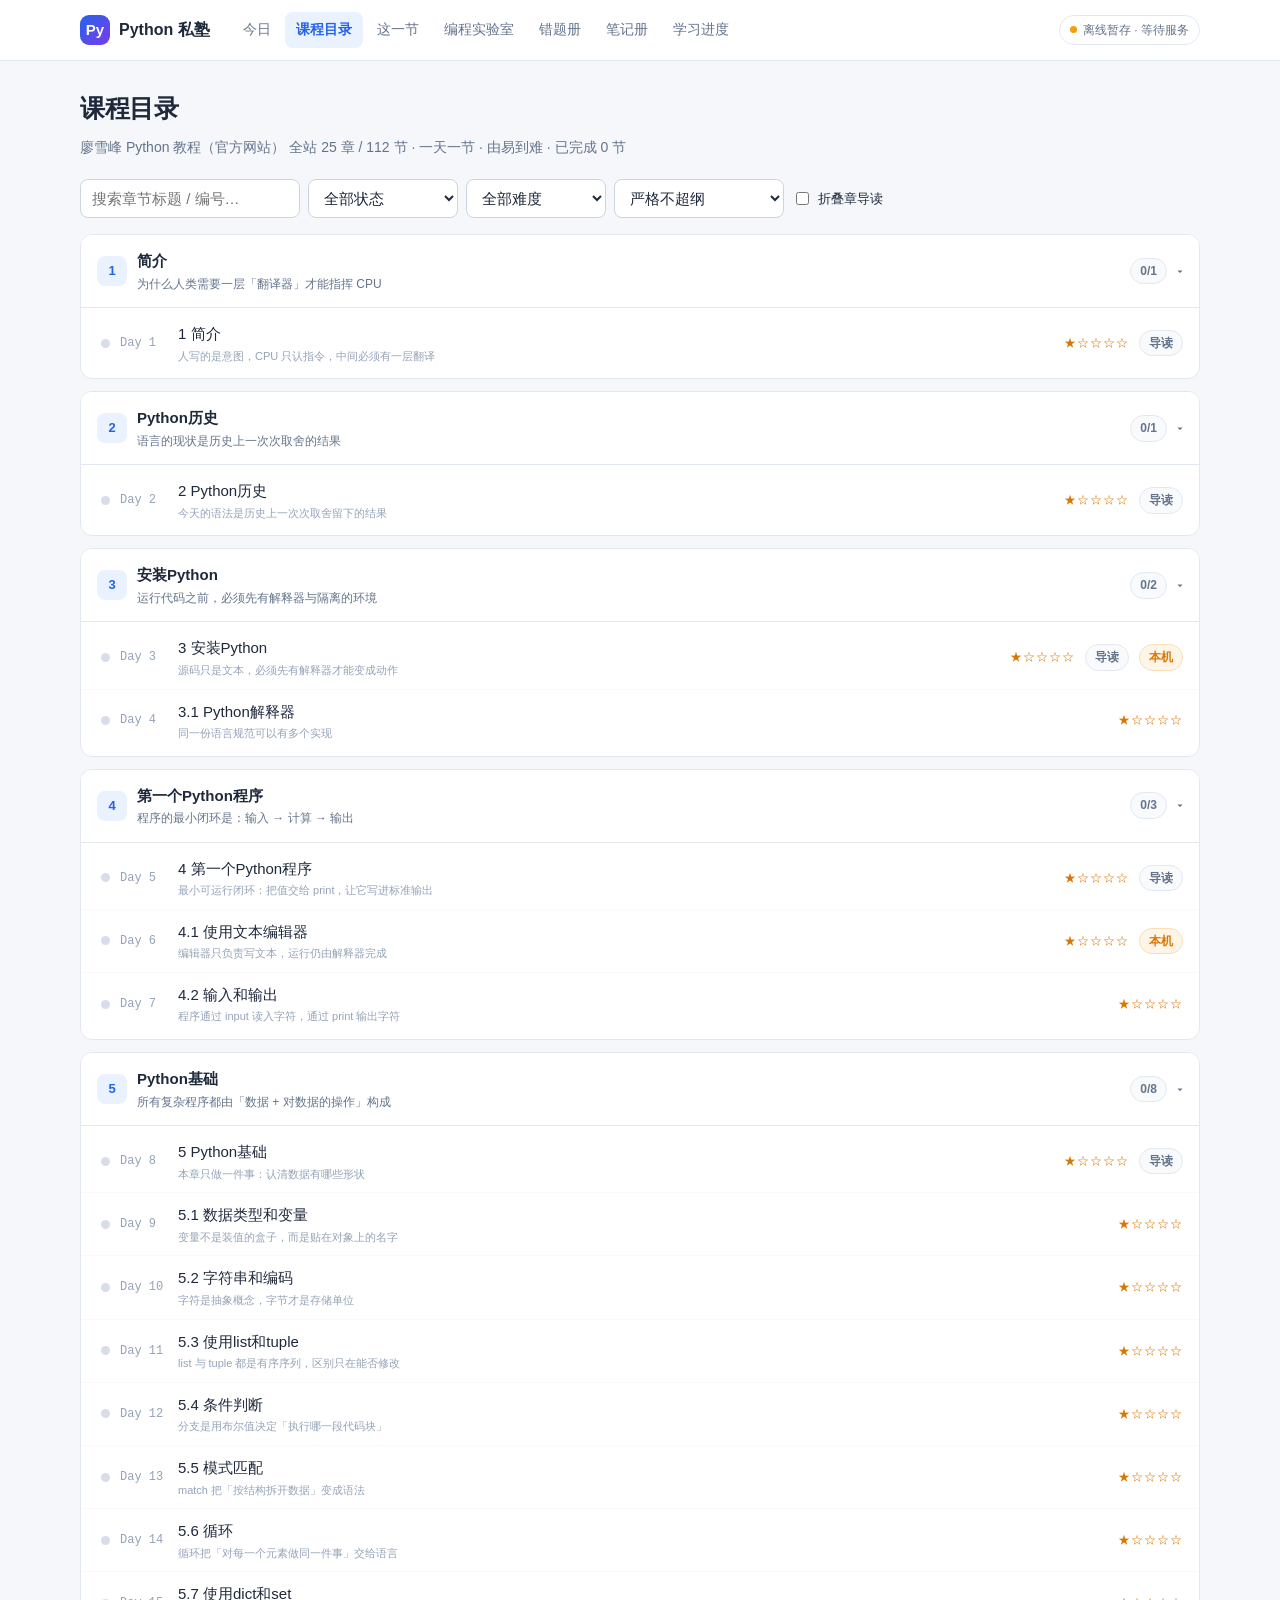
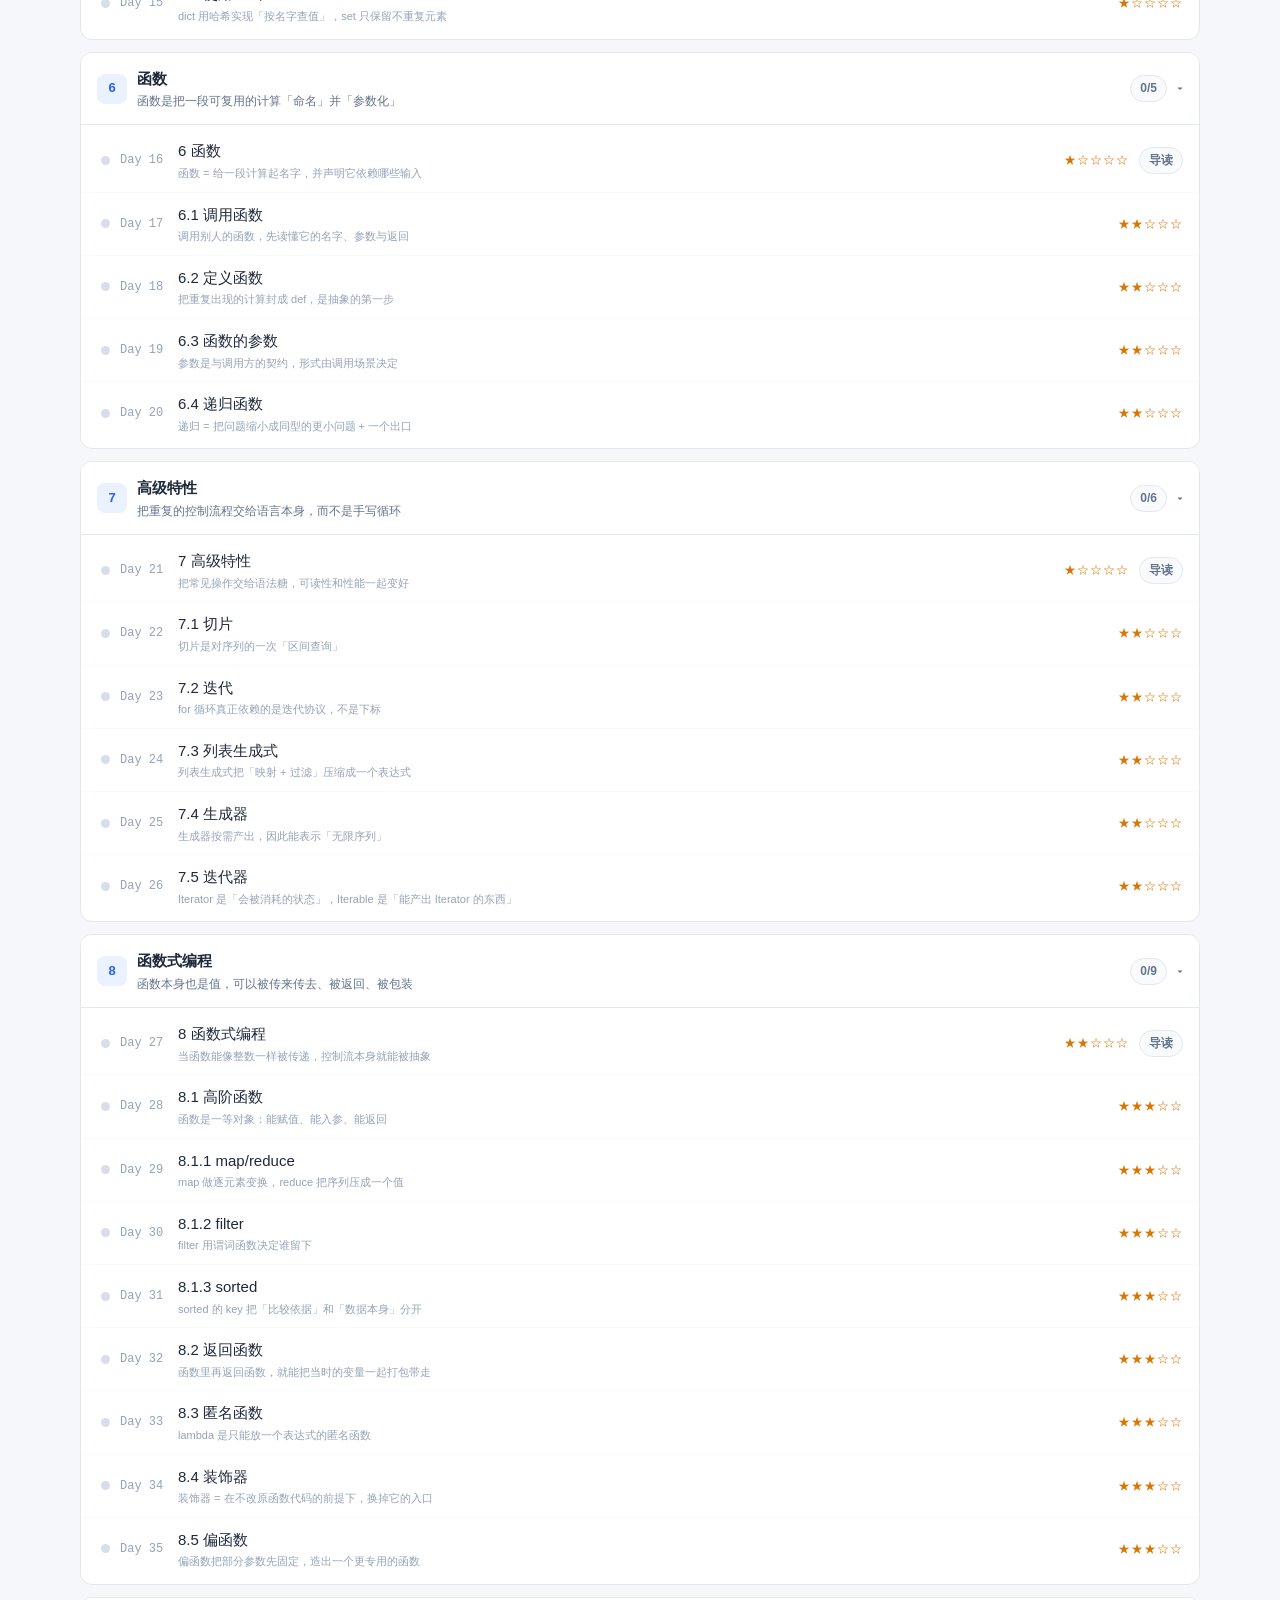
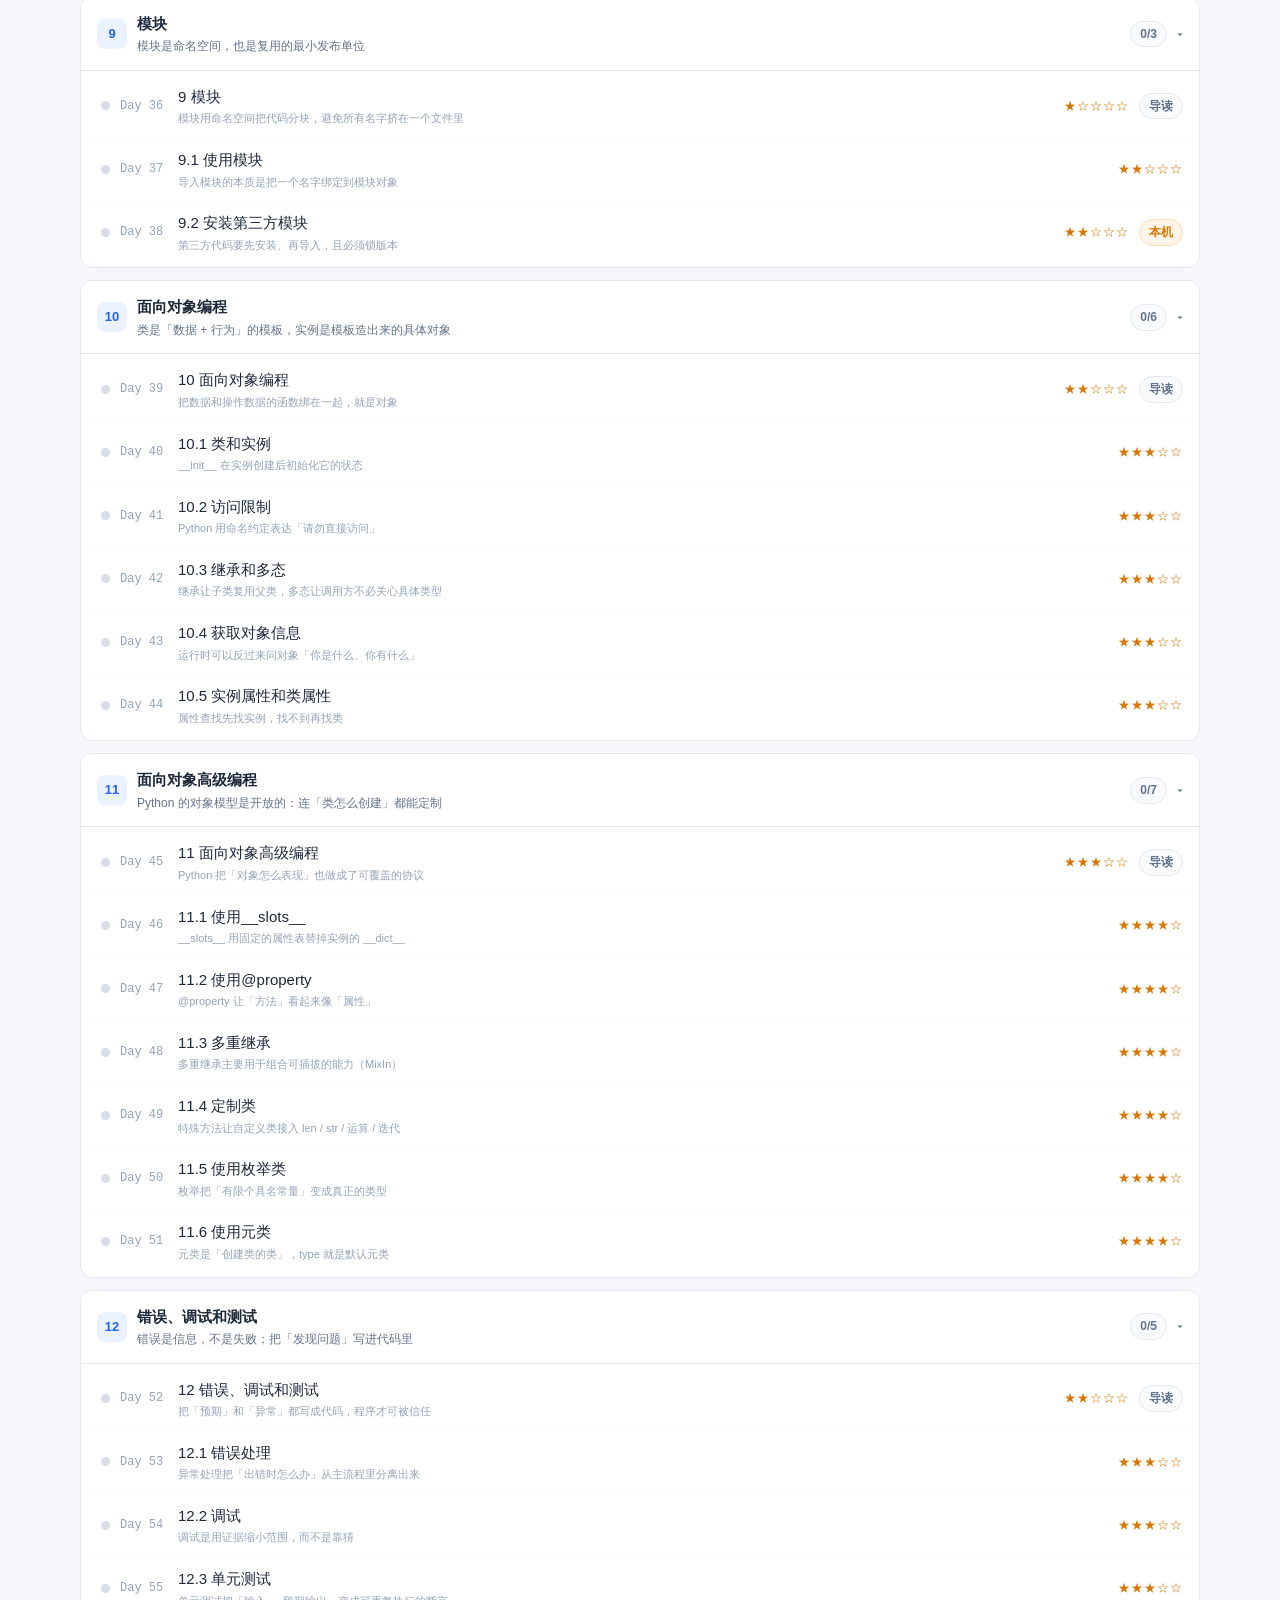
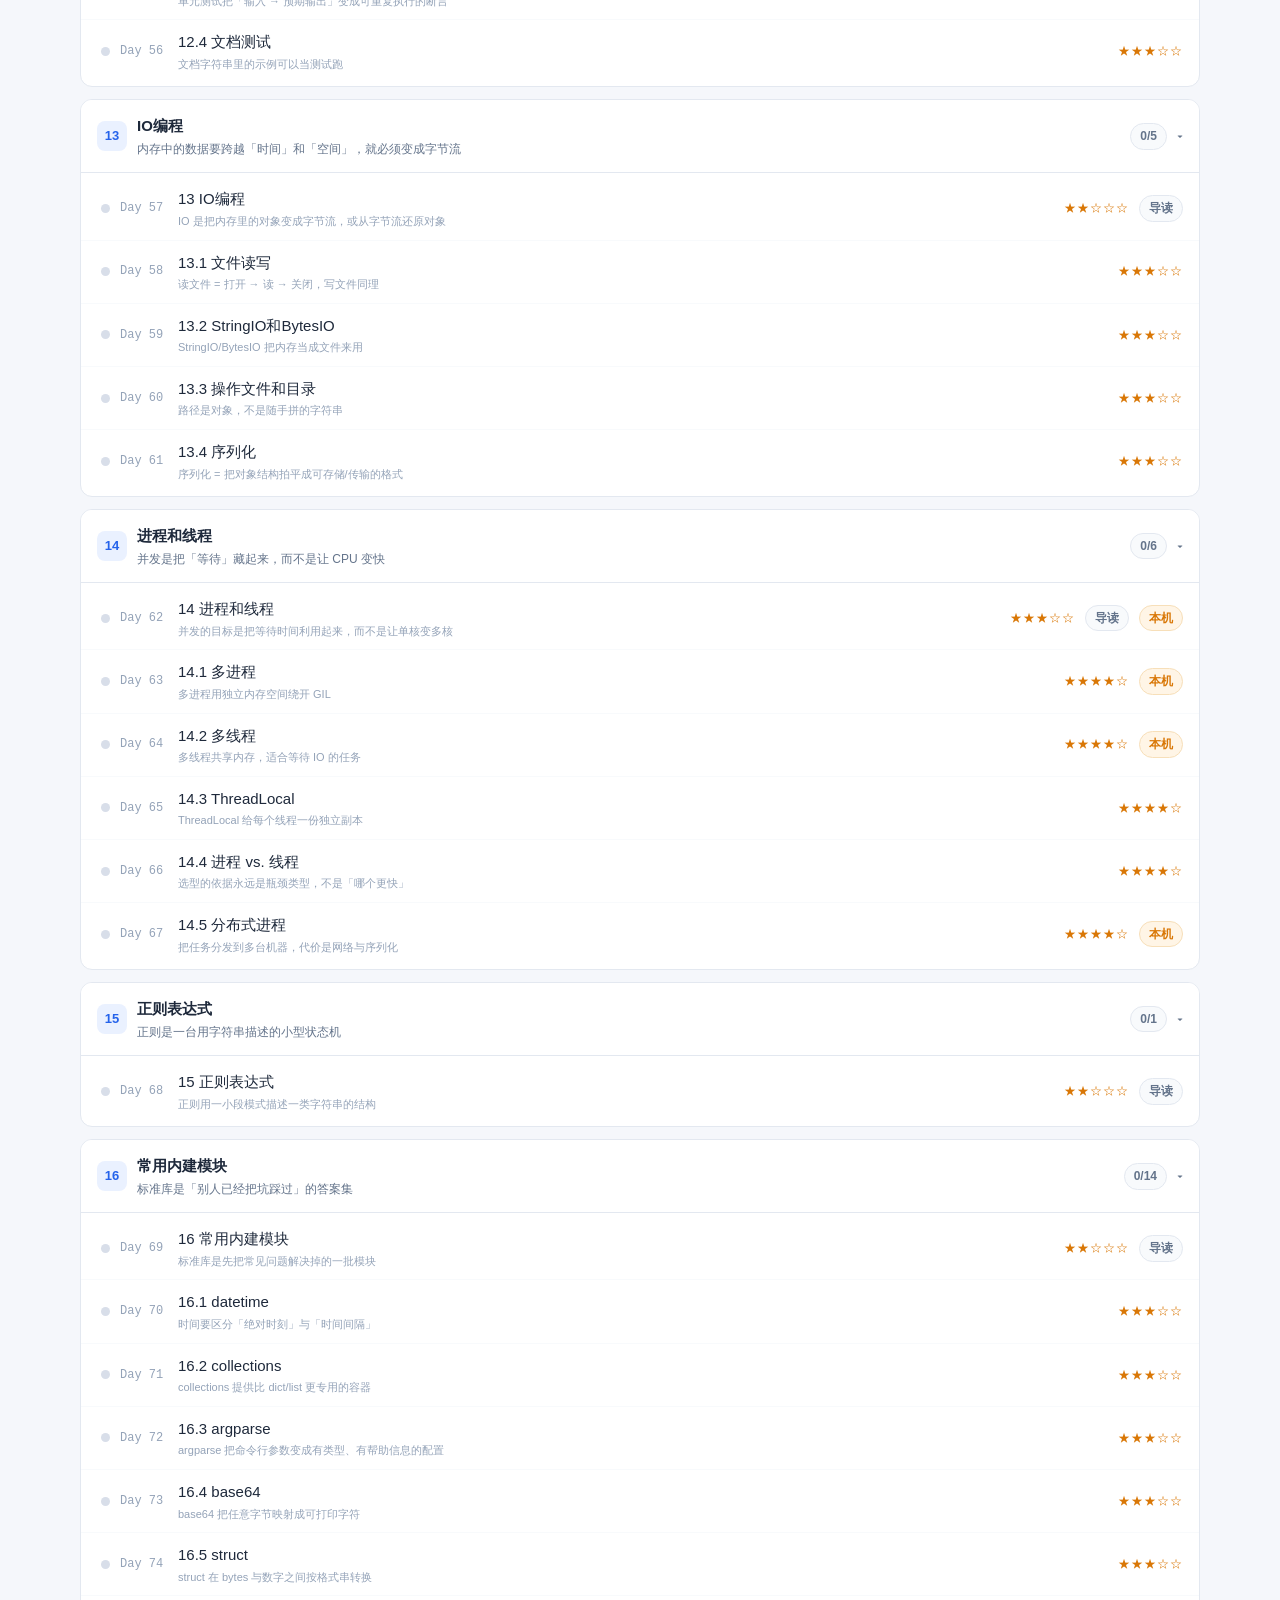
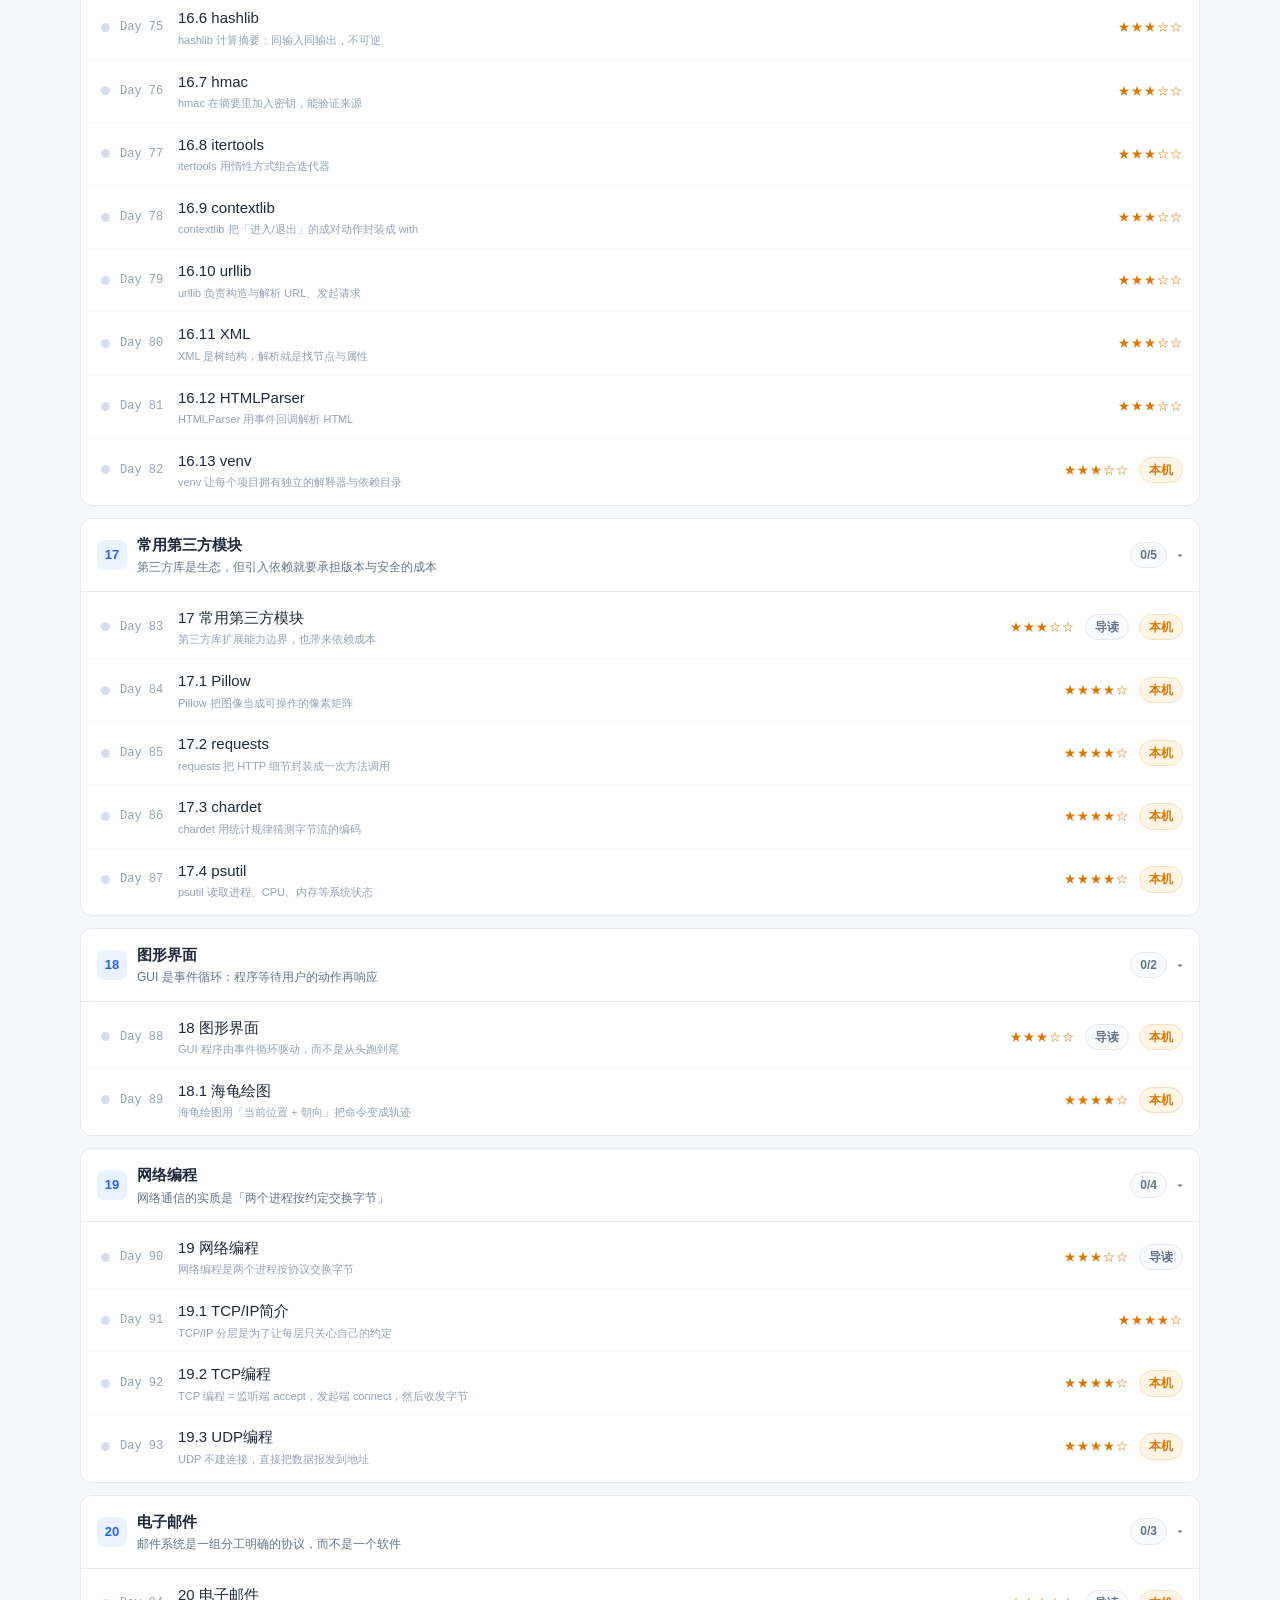
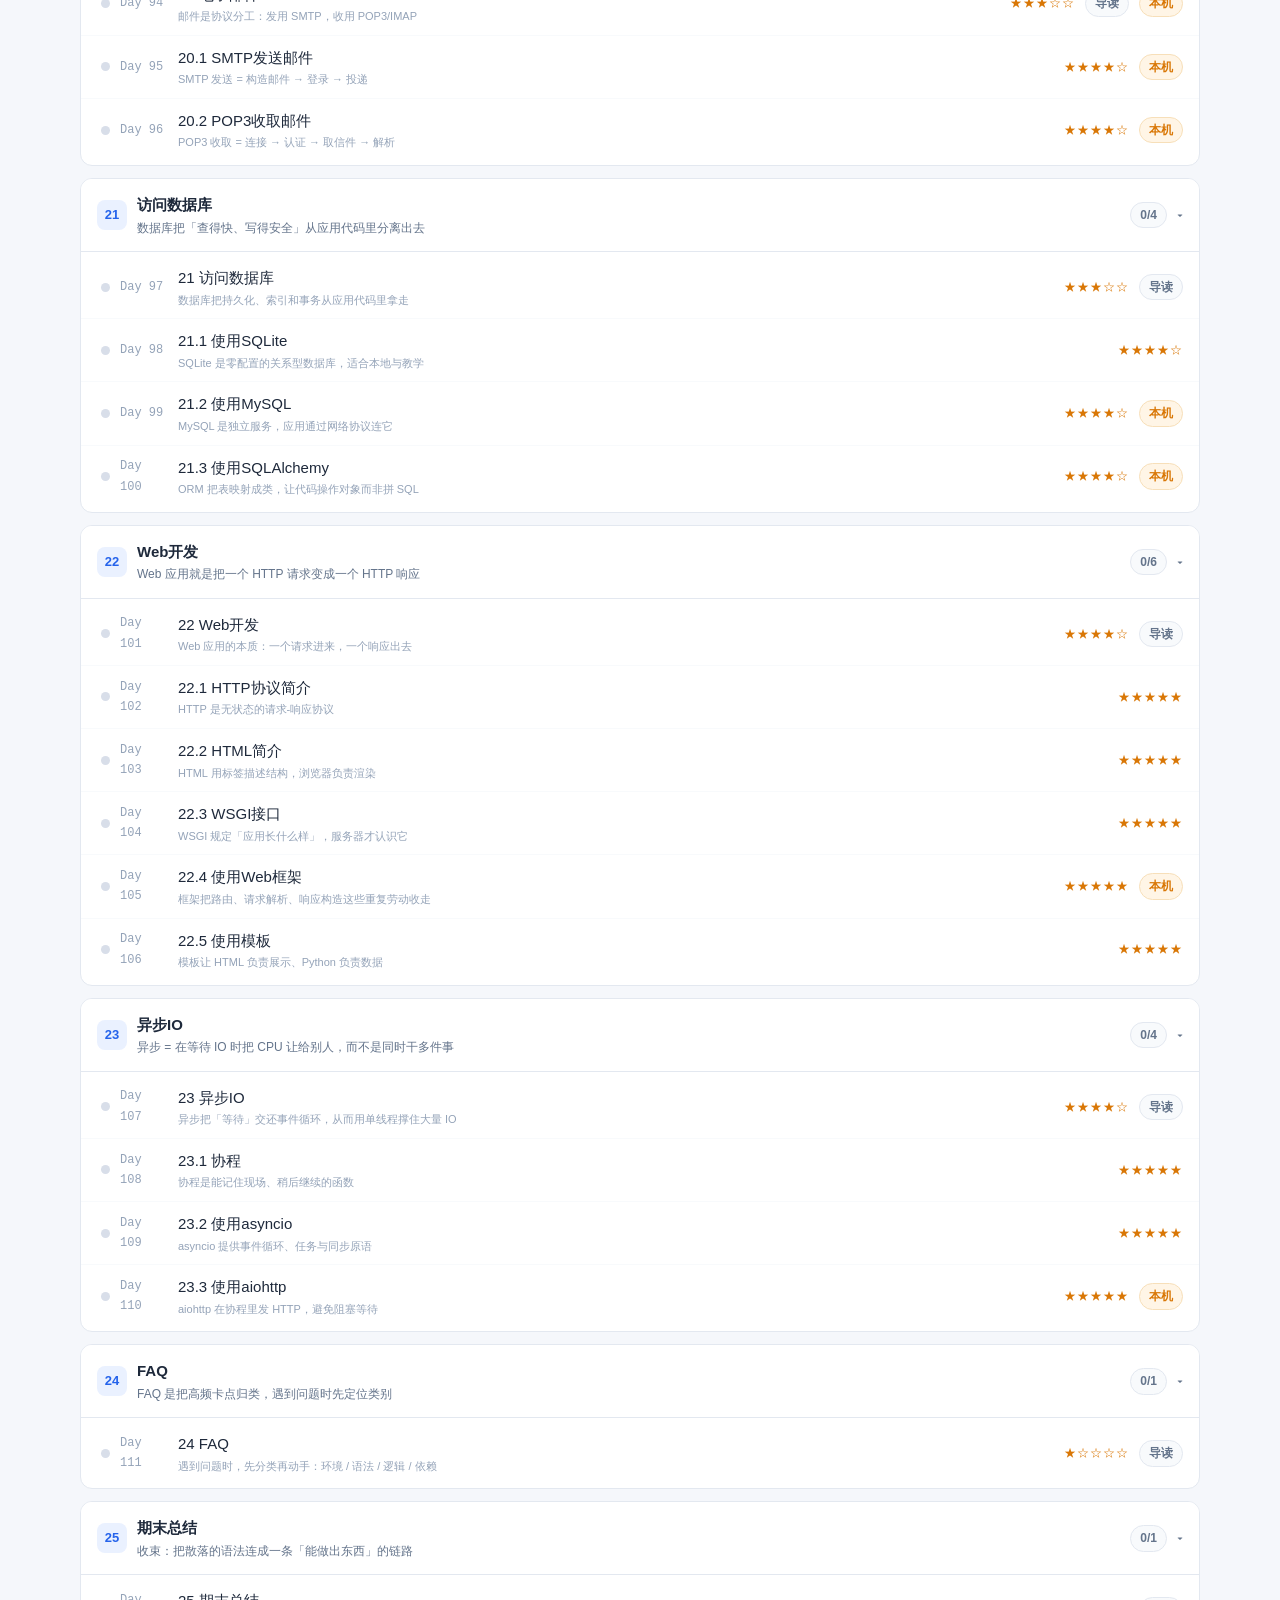
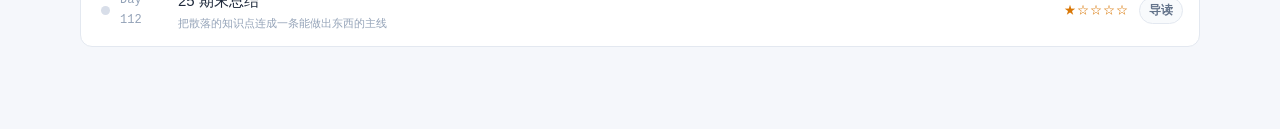
==== catalog.html @ 85d151c0 "docs+feat: Python 私塾公开源码快照（不含任何个人学习数据）" ====
<!doctype html>
<html lang="zh-CN">
<head>
  <meta charset="utf-8">
  <meta name="viewport" content="width=device-width, initial-scale=1">
  <meta name="description" content="私人定制的 Python 学习站：第一性原理 + 费曼学习法，一天一节，含浏览器内 Python 编程与自动判题。">
  <title>课程目录 · Python 私塾</title>
  <link rel="stylesheet" href="assets/app.css">
</head>
<body data-page="catalog">
  <header id="topbar"></header>
  <main class="wrap" id="app">
    <div class="card"><p class="muted">正在加载课程数据… 若长时间无响应，请通过 <span class="kbd">start.bat</span> 启动本地服务。</p></div>
  </main>
  <script src="assets/data/course.js"></script>
  <script src="assets/data/entry-bank.js"></script>
  <script src="assets/data/question-bank.js"></script>
  <script src="assets/py-runner.js"></script>
  <script src="assets/app.js"></script>
</body>
</html>
---- assets/app.css ----
/* PyFirst 私塾 · 浅色主题样式表 */
:root {
  --bg: #f5f7fb;
  --surface: #ffffff;
  --surface-2: #f8fafc;
  --border: #e3e8f0;
  --border-strong: #cbd5e1;
  --text: #1e293b;
  --muted: #64748b;
  --faint: #94a3b8;
  --primary: #2563eb;
  --primary-soft: #eaf1ff;
  --accent: #d97706;
  --accent-soft: #fff5e6;
  --success: #15803d;
  --success-soft: #e9f8ef;
  --danger: #dc2626;
  --danger-soft: #fdecec;
  --purple: #7c3aed;
  --purple-soft: #f2ecff;
  --code-bg: #f6f8fa;
  --radius: 12px;
  --shadow: 0 1px 3px rgba(15, 23, 42, .06), 0 8px 24px rgba(15, 23, 42, .04);
  --mono: ui-monospace, SFMono-Regular, "Cascadia Code", Consolas, "Liberation Mono", monospace;
}

* { box-sizing: border-box; }
html { scroll-behavior: smooth; }
body {
  margin: 0;
  background: var(--bg);
  color: var(--text);
  font-family: -apple-system, BlinkMacSystemFont, "Segoe UI", "PingFang SC", "Microsoft YaHei", "Hiragino Sans GB", sans-serif;
  font-size: 15px;
  line-height: 1.7;
  -webkit-font-smoothing: antialiased;
}
a { color: var(--primary); text-decoration: none; }
a:hover { text-decoration: underline; }
button, input, textarea, select { font-family: inherit; font-size: inherit; }
button { cursor: pointer; }
code, pre, .mono { font-family: var(--mono); }

/* ---------- 布局 ---------- */
.topbar {
  position: sticky; top: 0; z-index: 30;
  background: rgba(255, 255, 255, .92);
  backdrop-filter: blur(12px);
  border-bottom: 1px solid var(--border);
}
.topbar-inner {
  max-width: 1160px; margin: 0 auto; padding: 0 20px;
  height: 60px; display: flex; align-items: center; gap: 22px;
}
.brand { display: flex; align-items: center; gap: 9px; font-weight: 700; font-size: 16px; white-space: nowrap; }
.brand-mark {
  width: 30px; height: 30px; border-radius: 9px; display: grid; place-items: center;
  background: linear-gradient(135deg, #2563eb, #7c3aed); color: #fff; font-size: 15px; font-weight: 800;
}
.nav { display: flex; gap: 3px; flex: 1; overflow-x: auto; scrollbar-width: none; }
.nav a {
  padding: 6px 11px; border-radius: 8px; color: var(--muted); font-size: 14px; white-space: nowrap;
}
.nav a:hover { background: var(--surface-2); color: var(--text); text-decoration: none; }
.nav a.active { background: var(--primary-soft); color: var(--primary); font-weight: 600; }
.sync-pill {
  display: flex; align-items: center; gap: 6px; font-size: 12px; color: var(--muted);
  padding: 4px 10px; border: 1px solid var(--border); border-radius: 999px; white-space: nowrap;
}
.dot { width: 7px; height: 7px; border-radius: 50%; background: var(--faint); }
.dot.on { background: #22c55e; }
.dot.off { background: #f59e0b; }
.dot.busy { background: #3b82f6; animation: dot-pulse 1s ease-in-out infinite; }
.dot.warn { background: #ef4444; }
@keyframes dot-pulse { 0%, 100% { opacity: 1; } 50% { opacity: .35; } }

.wrap { max-width: 1160px; margin: 0 auto; padding: 26px 20px 70px; }
.page-head { margin-bottom: 20px; }
.page-head h1 { font-size: 25px; margin: 0 0 6px; letter-spacing: -.4px; }
.page-head p { margin: 0; color: var(--muted); font-size: 14px; }
.row { display: flex; gap: 16px; flex-wrap: wrap; }
.grid { display: grid; gap: 16px; }
.grid-2 { grid-template-columns: repeat(2, minmax(0, 1fr)); }
.grid-3 { grid-template-columns: repeat(3, minmax(0, 1fr)); }
.grid-4 { grid-template-columns: repeat(4, minmax(0, 1fr)); }
.col-main { flex: 1 1 640px; min-width: 0; }
.col-side { flex: 0 0 320px; min-width: 280px; }
@media (max-width: 900px) {
  .grid-3, .grid-4 { grid-template-columns: repeat(2, minmax(0, 1fr)); }
  .col-side { flex: 1 1 100%; }
}
@media (max-width: 620px) {
  .grid-2, .grid-3, .grid-4 { grid-template-columns: 1fr; }
  .topbar-inner { gap: 10px; padding: 0 12px; }
  .brand span { display: none; }
  .wrap { padding: 18px 12px 60px; }
}

/* ---------- 卡片 ---------- */
.card {
  background: var(--surface); border: 1px solid var(--border);
  border-radius: var(--radius); box-shadow: var(--shadow); padding: 18px 20px;
  margin-bottom: 16px;
}
.card.tight { padding: 14px 16px; }
.card h2, .card h3 { margin: 0 0 12px; font-size: 17px; }
.card h3 { font-size: 15px; }
.card-head { display: flex; align-items: center; justify-content: space-between; gap: 10px; margin-bottom: 12px; }
.card-head h2, .card-head h3 { margin: 0; }
.muted { color: var(--muted); }
.small { font-size: 13px; }
.tiny { font-size: 12px; }
.strong { font-weight: 600; }
.divider { height: 1px; background: var(--border); margin: 16px 0; }

/* ---------- 按钮 ---------- */
.btn {
  display: inline-flex; align-items: center; justify-content: center; gap: 6px;
  padding: 8px 15px; border-radius: 9px; border: 1px solid var(--border-strong);
  background: var(--surface); color: var(--text); font-size: 14px; font-weight: 500;
  transition: .15s ease;
}
.btn:hover { border-color: var(--primary); color: var(--primary); }
.btn:disabled { opacity: .5; cursor: not-allowed; }
.btn.primary { background: var(--primary); border-color: var(--primary); color: #fff; }
.btn.primary:hover { background: #1d4ed8; color: #fff; }
.btn.ghost { border-color: transparent; background: transparent; color: var(--muted); }
.btn.ghost:hover { background: var(--surface-2); color: var(--text); }
.btn.success { background: var(--success); border-color: var(--success); color: #fff; }
.btn.success:hover { color: #fff; background: #166534; }
.btn.warn { background: var(--accent); border-color: var(--accent); color: #fff; }
.btn.warn:hover { color: #fff; }
.btn.sm { padding: 4px 10px; font-size: 12px; border-radius: 7px; }
.btn.block { width: 100%; }
.btn-row { display: flex; gap: 8px; flex-wrap: wrap; }

/* ---------- 徽章 / 标签 ---------- */
.badge {
  display: inline-flex; align-items: center; gap: 4px; padding: 2px 9px;
  border-radius: 999px; font-size: 12px; font-weight: 600;
  background: var(--surface-2); color: var(--muted); border: 1px solid var(--border);
}
.badge.blue { background: var(--primary-soft); color: var(--primary); border-color: #d5e3ff; }
.badge.green { background: var(--success-soft); color: var(--success); border-color: #cfedda; }
.badge.red { background: var(--danger-soft); color: var(--danger); border-color: #f7d2d2; }
.badge.orange { background: var(--accent-soft); color: var(--accent); border-color: #f7dfb9; }
.badge.purple { background: var(--purple-soft); color: var(--purple); border-color: #e4d7ff; }
.tag {
  display: inline-block; padding: 1px 7px; margin: 0 4px 4px 0;
  background: var(--surface-2); border: 1px solid var(--border);
  border-radius: 5px; font-size: 11px; color: var(--muted); font-family: var(--mono);
}
.stars { color: var(--accent); letter-spacing: 1px; font-size: 12px; }

/* ---------- 进度 ---------- */
.progress { height: 8px; border-radius: 999px; background: var(--surface-2); border: 1px solid var(--border); overflow: hidden; }
.progress > i { display: block; height: 100%; background: linear-gradient(90deg, #2563eb, #7c3aed); border-radius: 999px; transition: width .4s; }
.stat { background: var(--surface); border: 1px solid var(--border); border-radius: var(--radius); padding: 15px 16px; }
.stat .num { font-size: 26px; font-weight: 750; letter-spacing: -1px; line-height: 1.2; }
.stat .label { color: var(--muted); font-size: 12px; margin-top: 2px; }

/* ---------- 表单 ---------- */
.input, textarea.input, select.input {
  width: 100%; padding: 9px 11px; border: 1px solid var(--border-strong);
  border-radius: 8px; background: var(--surface); color: var(--text); outline: none;
}
.input:focus { border-color: var(--primary); box-shadow: 0 0 0 3px var(--primary-soft); }
textarea.input { resize: vertical; min-height: 90px; line-height: 1.7; }
label.field { display: block; margin-bottom: 12px; }
label.field > span { display: block; font-size: 13px; color: var(--muted); margin-bottom: 5px; }

/* ---------- 代码 ---------- */
pre.code, .code-block {
  background: var(--code-bg); border: 1px solid var(--border); border-radius: 9px;
  padding: 12px 14px; overflow-x: auto; font-family: var(--mono); font-size: 13px;
  line-height: 1.65; color: #243044; white-space: pre; margin: 0;
}
.output-box {
  background: #0f172a; color: #e2e8f0; border-radius: 9px; padding: 12px 14px;
  font-family: var(--mono); font-size: 13px; line-height: 1.65; white-space: pre-wrap;
  min-height: 44px; max-height: 320px; overflow: auto;
}
.output-box .err { color: #fca5a5; }
.output-box .ok { color: #86efac; }
.editor {
  width: 100%; min-height: 160px; background: var(--code-bg); color: #243044;
  border: 1px solid var(--border); border-radius: 9px; padding: 12px 14px;
  font-family: var(--mono); font-size: 13px; line-height: 1.65; resize: vertical;
  tab-size: 4; outline: none;
}
.editor:focus { border-color: var(--primary); box-shadow: 0 0 0 3px var(--primary-soft); }
.code-head {
  display: flex; justify-content: space-between; align-items: center; gap: 8px;
  padding: 7px 12px; background: var(--surface-2); border: 1px solid var(--border);
  border-bottom: none; border-radius: 9px 9px 0 0; font-size: 12px; color: var(--muted);
}
.code-head + .editor { border-radius: 0 0 9px 9px; }

/* ---------- 课程目录 ---------- */
.chapter { background: var(--surface); border: 1px solid var(--border); border-radius: var(--radius); margin-bottom: 12px; overflow: hidden; }
.chapter-head {
  display: flex; align-items: center; gap: 10px; padding: 13px 16px; cursor: pointer;
  background: var(--surface); user-select: none;
}
.chapter-head:hover { background: var(--surface-2); }
.chapter-head .index {
  width: 30px; height: 30px; flex: 0 0 30px; border-radius: 8px; background: var(--primary-soft);
  color: var(--primary); display: grid; place-items: center; font-weight: 700; font-size: 13px;
}
.chapter-head .title { font-weight: 650; flex: 1; }
.chapter-body { border-top: 1px solid var(--border); padding: 4px 0; }
.lesson-row {
  display: flex; align-items: center; gap: 10px; padding: 9px 16px 9px 20px;
  border-bottom: 1px solid var(--surface-2);
}
.lesson-row:last-child { border-bottom: none; }
.lesson-row:hover { background: var(--surface-2); }
.lesson-row .day { font-family: var(--mono); font-size: 12px; color: var(--faint); width: 48px; flex: 0 0 48px; }
.lesson-row .name { flex: 1; min-width: 0; }
.lesson-row .name a { color: var(--text); font-weight: 500; }
.lesson-row .name a:hover { color: var(--primary); }
.lesson-row .meta { font-size: 11px; color: var(--faint); }
.state-dot { width: 9px; height: 9px; border-radius: 50%; flex: 0 0 9px; background: #d8dee9; }
.state-dot.doing { background: var(--accent); }
.state-dot.done { background: var(--success); }
.filter-bar { display: flex; gap: 8px; flex-wrap: wrap; margin-bottom: 16px; }
.filter-bar .input { width: 220px; }

/* ---------- 学习页 ---------- */
.step { display: flex; gap: 14px; }
.step-num {
  flex: 0 0 28px; width: 28px; height: 28px; border-radius: 50%;
  background: var(--primary); color: #fff; display: grid; place-items: center;
  font-size: 13px; font-weight: 700; margin-top: 1px;
}
.step-body { flex: 1; min-width: 0; }
.step-body h2 { font-size: 17px; margin: 2px 0 10px; }
.callout {
  border-left: 3px solid var(--primary); background: var(--primary-soft);
  padding: 10px 14px; border-radius: 0 8px 8px 0; margin: 10px 0; font-size: 14px;
}
.callout.warn { border-color: var(--accent); background: var(--accent-soft); }
.callout.ok { border-color: var(--success); background: var(--success-soft); }
.callout.purple { border-color: var(--purple); background: var(--purple-soft); }
ul.points { margin: 8px 0; padding-left: 20px; }
ul.points li { margin: 5px 0; }
.pace-bar { display: flex; gap: 3px; margin: 12px 0 4px; }
.pace-seg { flex: 1; border-radius: 5px; padding: 5px 4px; text-align: center; font-size: 10px; color: #fff; background: var(--primary); opacity: .85; }
.pace-seg:nth-child(even) { opacity: .62; }

/* ---------- 题目 ---------- */
.quiz-item { border: 1px solid var(--border); border-radius: 10px; padding: 14px 16px; margin-bottom: 12px; background: var(--surface); }
.quiz-item.correct { border-color: #bbe7c9; background: #f7fdf9; }
.quiz-item.wrong { border-color: #f3c7c7; background: #fffafa; }
.quiz-title { font-weight: 600; margin-bottom: 10px; display: flex; gap: 8px; }
.quiz-title .qno { color: var(--primary); font-family: var(--mono); font-size: 13px; flex: 0 0 auto; }
.scope-row { display: flex; align-items: center; justify-content: space-between; gap: 10px; flex-wrap: wrap; margin: -4px 0 10px; padding: 5px 8px; border-radius: 7px; background: var(--surface-2); border: 1px solid var(--border); }
.scope-row .btn { padding: 2px 8px; font-size: 11px; white-space: nowrap; }
.scope-row .tiny { line-height: 1.5; }
.options { display: grid; gap: 7px; }
.option {
  display: flex; gap: 9px; align-items: flex-start; padding: 8px 11px;
  border: 1px solid var(--border); border-radius: 8px; background: var(--surface); cursor: pointer;
  font-size: 14px; text-align: left; width: 100%;
}
.option:hover { border-color: var(--primary); background: var(--primary-soft); }
.option .letter { font-family: var(--mono); color: var(--muted); font-weight: 700; flex: 0 0 18px; }
.option.picked { border-color: var(--primary); background: var(--primary-soft); }
.option.right { border-color: var(--success); background: var(--success-soft); }
.option.wrongpick { border-color: var(--danger); background: var(--danger-soft); }
.option:disabled { cursor: default; }
.feedback { margin-top: 10px; font-size: 13px; padding: 9px 12px; border-radius: 8px; }
.feedback.ok { background: var(--success-soft); color: var(--success); }
.feedback.no { background: var(--danger-soft); color: var(--danger); }
.lab-item { border: 1px solid var(--border); border-radius: 10px; padding: 14px 16px; margin-bottom: 14px; }
.lab-toolbar { display: flex; gap: 7px; flex-wrap: wrap; margin: 9px 0; }
.hint-box { background: var(--accent-soft); border: 1px solid #f7dfb9; border-radius: 8px; padding: 9px 12px; margin-top: 9px; font-size: 13px; }

/* ---------- 列表 / 表格 ---------- */
.list { display: grid; gap: 10px; }
.list-item {
  display: flex; gap: 12px; align-items: flex-start; padding: 12px 14px;
  border: 1px solid var(--border); border-radius: 10px; background: var(--surface);
}
.list-item .body { flex: 1; min-width: 0; }
table.tbl { width: 100%; border-collapse: collapse; font-size: 13px; }
table.tbl th, table.tbl td { padding: 9px 10px; border-bottom: 1px solid var(--border); text-align: left; }
table.tbl th { color: var(--muted); font-weight: 600; background: var(--surface-2); }
table.tbl tr:last-child td { border-bottom: none; }

/* ---------- 热力图 / 图表 ---------- */
.heat { display: grid; grid-template-columns: repeat(auto-fill, minmax(13px, 1fr)); gap: 4px; }
.heat i { height: 13px; border-radius: 3px; background: #e8edf5; display: block; }
.heat i.l1 { background: #c7dbff; }
.heat i.l2 { background: #8db6ff; }
.heat i.l3 { background: #4d8bff; }
.heat i.l4 { background: #2563eb; }
.legend { display: flex; align-items: center; gap: 5px; color: var(--faint); font-size: 11px; }
.bar-row { display: flex; align-items: center; gap: 9px; margin: 7px 0; font-size: 12px; }
.bar-row .name { width: 88px; flex: 0 0 88px; color: var(--muted); }
.bar-row .track { flex: 1; height: 9px; background: var(--surface-2); border-radius: 999px; overflow: hidden; border: 1px solid var(--border); }
.bar-row .track > i { display: block; height: 100%; background: var(--primary); }
.bar-row .val { width: 60px; text-align: right; color: var(--muted); font-family: var(--mono); }

/* ---------- 其它 ---------- */
.toast {
  position: fixed; right: 20px; bottom: 20px; z-index: 100;
  background: #1e293b; color: #fff; padding: 11px 16px; border-radius: 10px;
  box-shadow: 0 10px 30px rgba(0,0,0,.2); font-size: 13px; max-width: 340px;
}
.empty { text-align: center; color: var(--faint); padding: 34px 10px; font-size: 14px; }
details.fold { border: 1px solid var(--border); border-radius: 8px; padding: 8px 12px; margin: 8px 0; background: var(--surface-2); }
details.fold summary { cursor: pointer; font-size: 13px; color: var(--muted); }
details.fold[open] summary { color: var(--text); margin-bottom: 8px; }
.mentor-msg { border-left: 3px solid var(--purple); background: var(--purple-soft); padding: 10px 14px; border-radius: 0 8px 8px 0; margin-bottom: 10px; font-size: 14px; }
.kbd { font-family: var(--mono); font-size: 11px; background: var(--surface-2); border: 1px solid var(--border); padding: 1px 5px; border-radius: 4px; }
.spinner { display: inline-block; width: 13px; height: 13px; border: 2px solid var(--border-strong); border-top-color: var(--primary); border-radius: 50%; animation: spin .8s linear infinite; vertical-align: -2px; }
@keyframes spin { to { transform: rotate(360deg); } }
.hidden { display: none !important; }
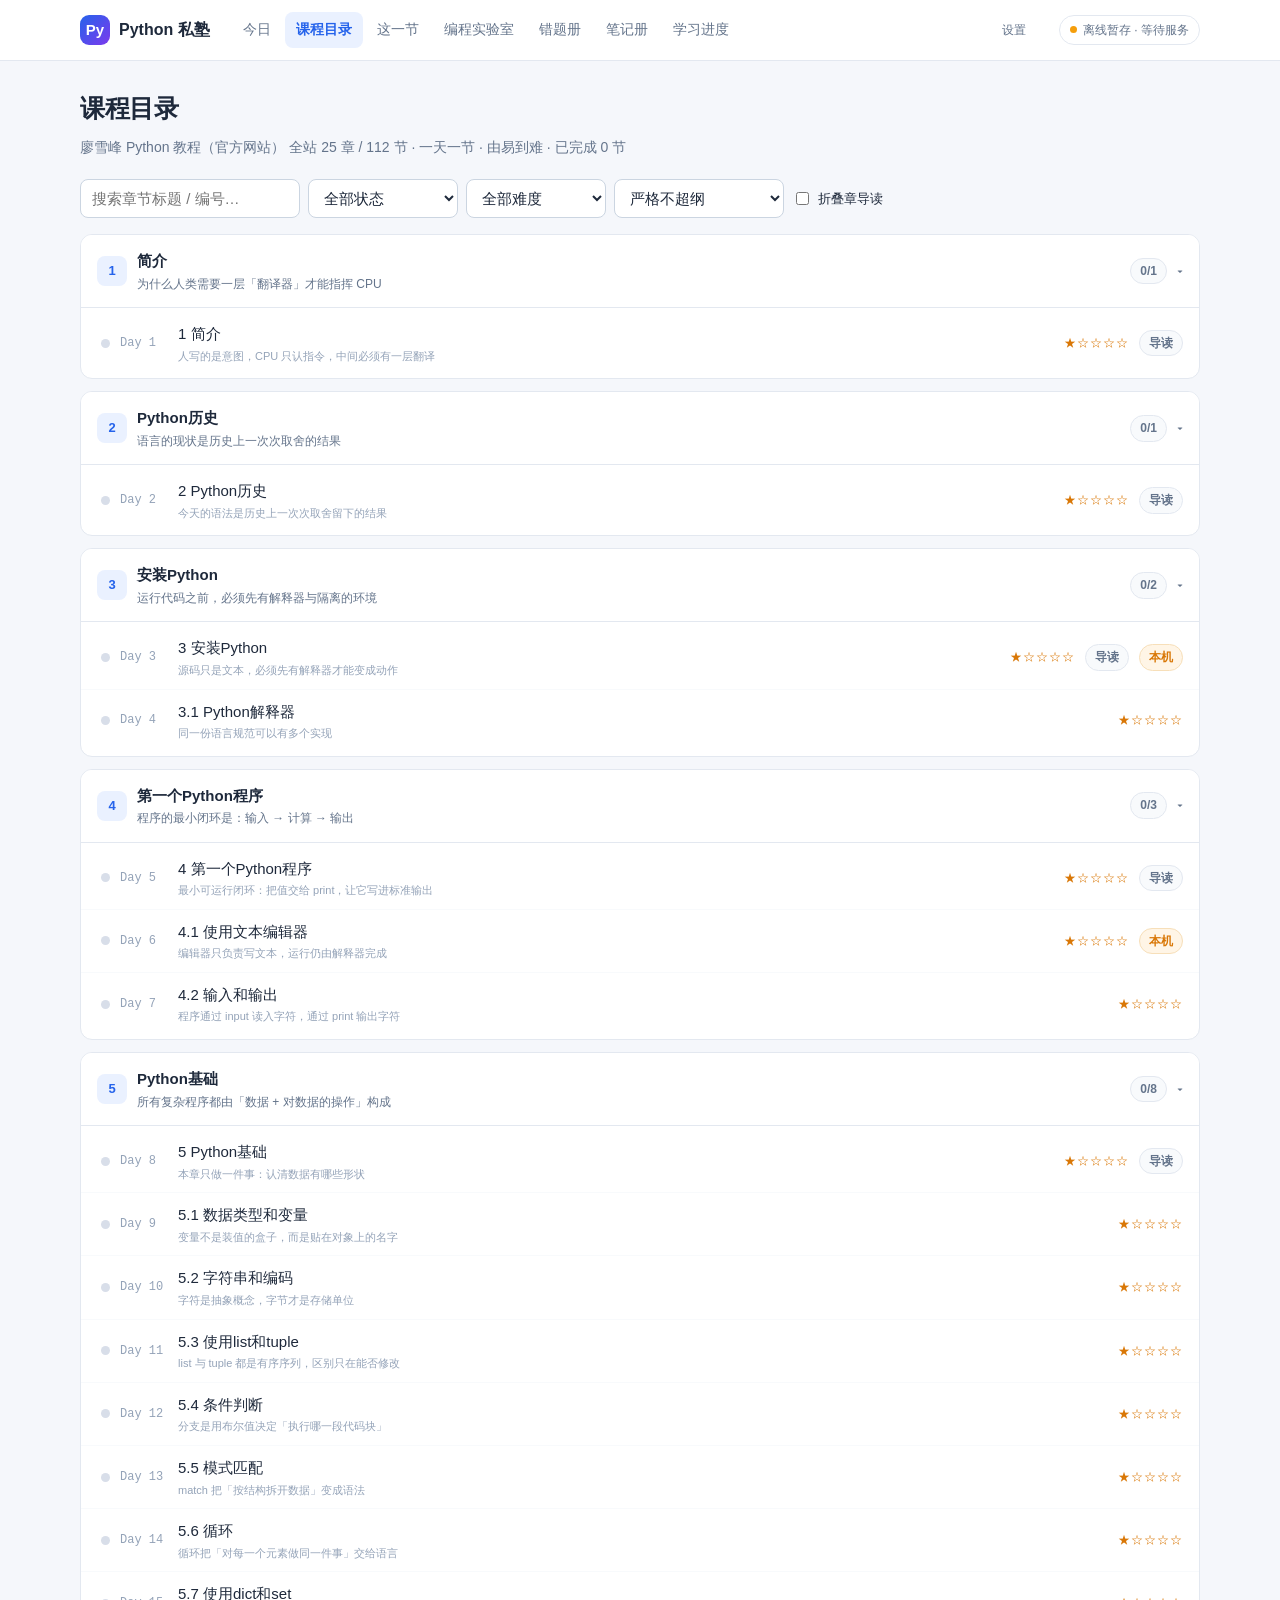
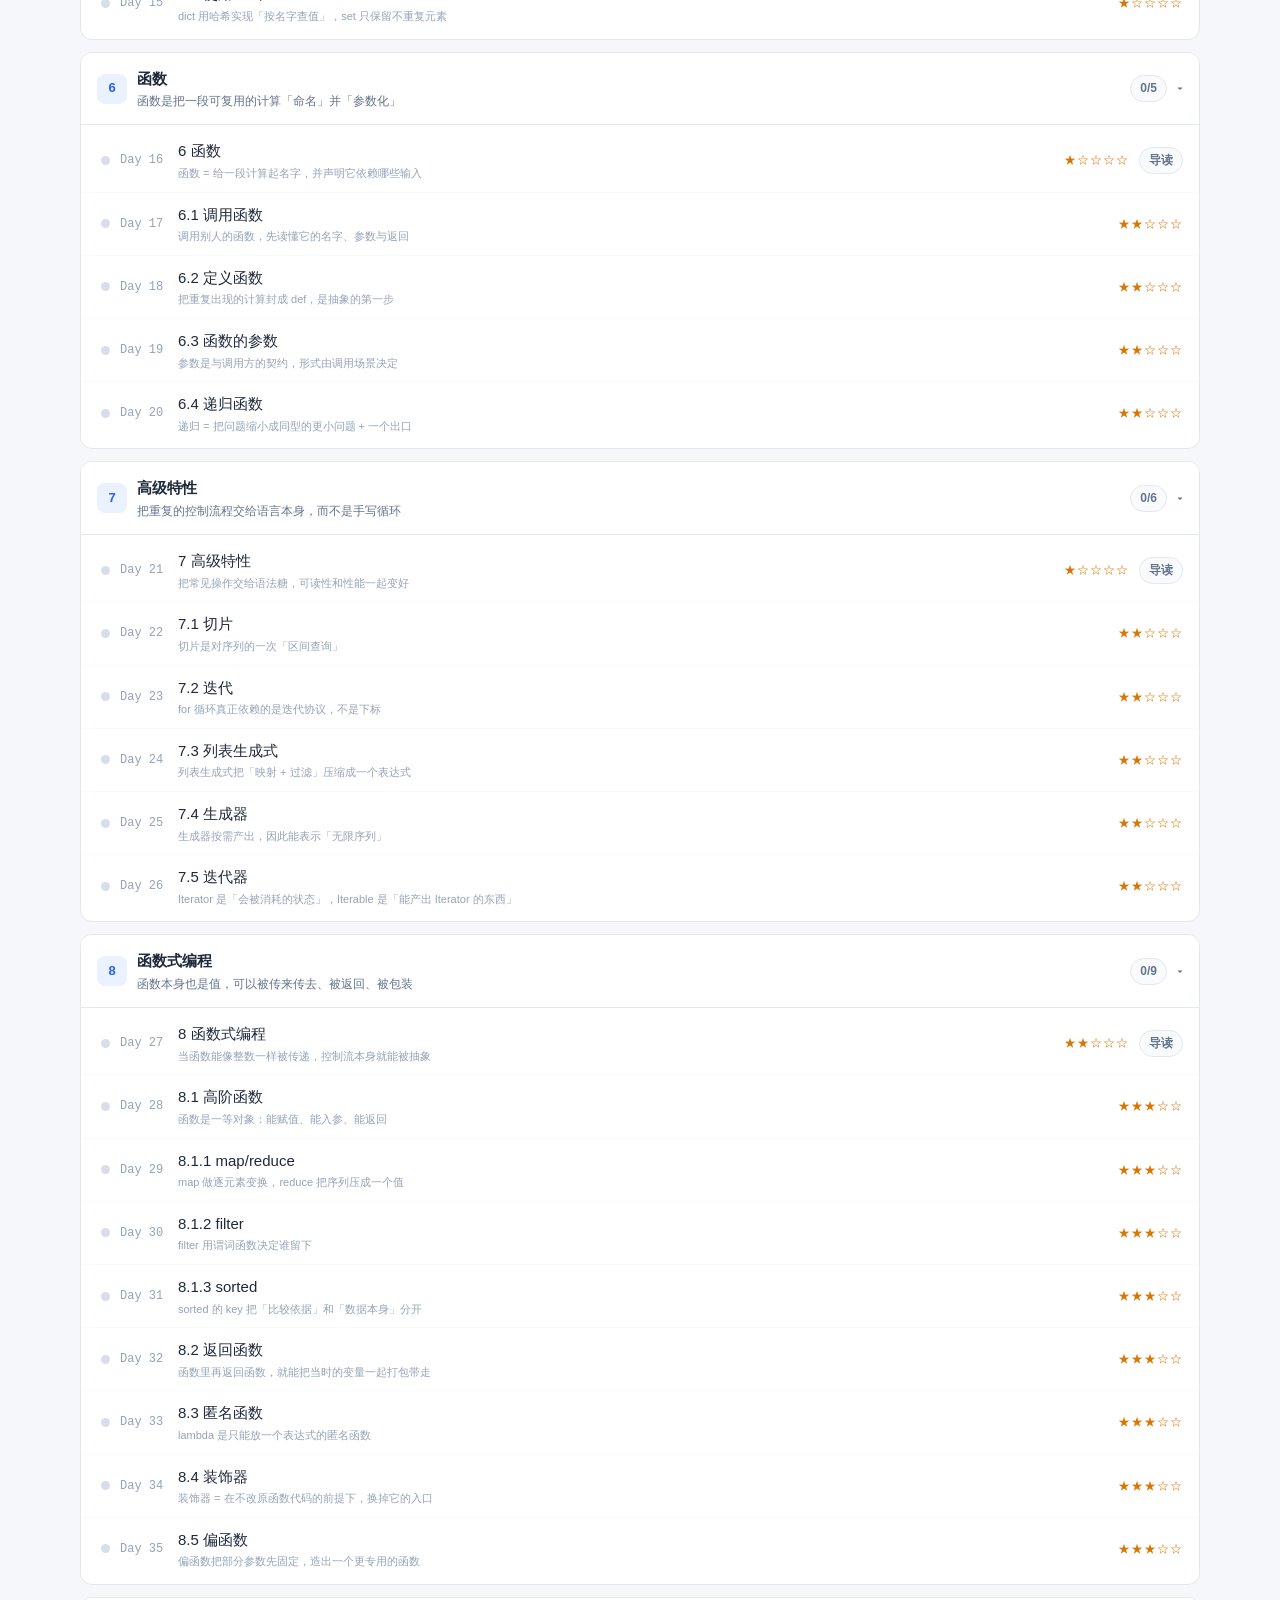
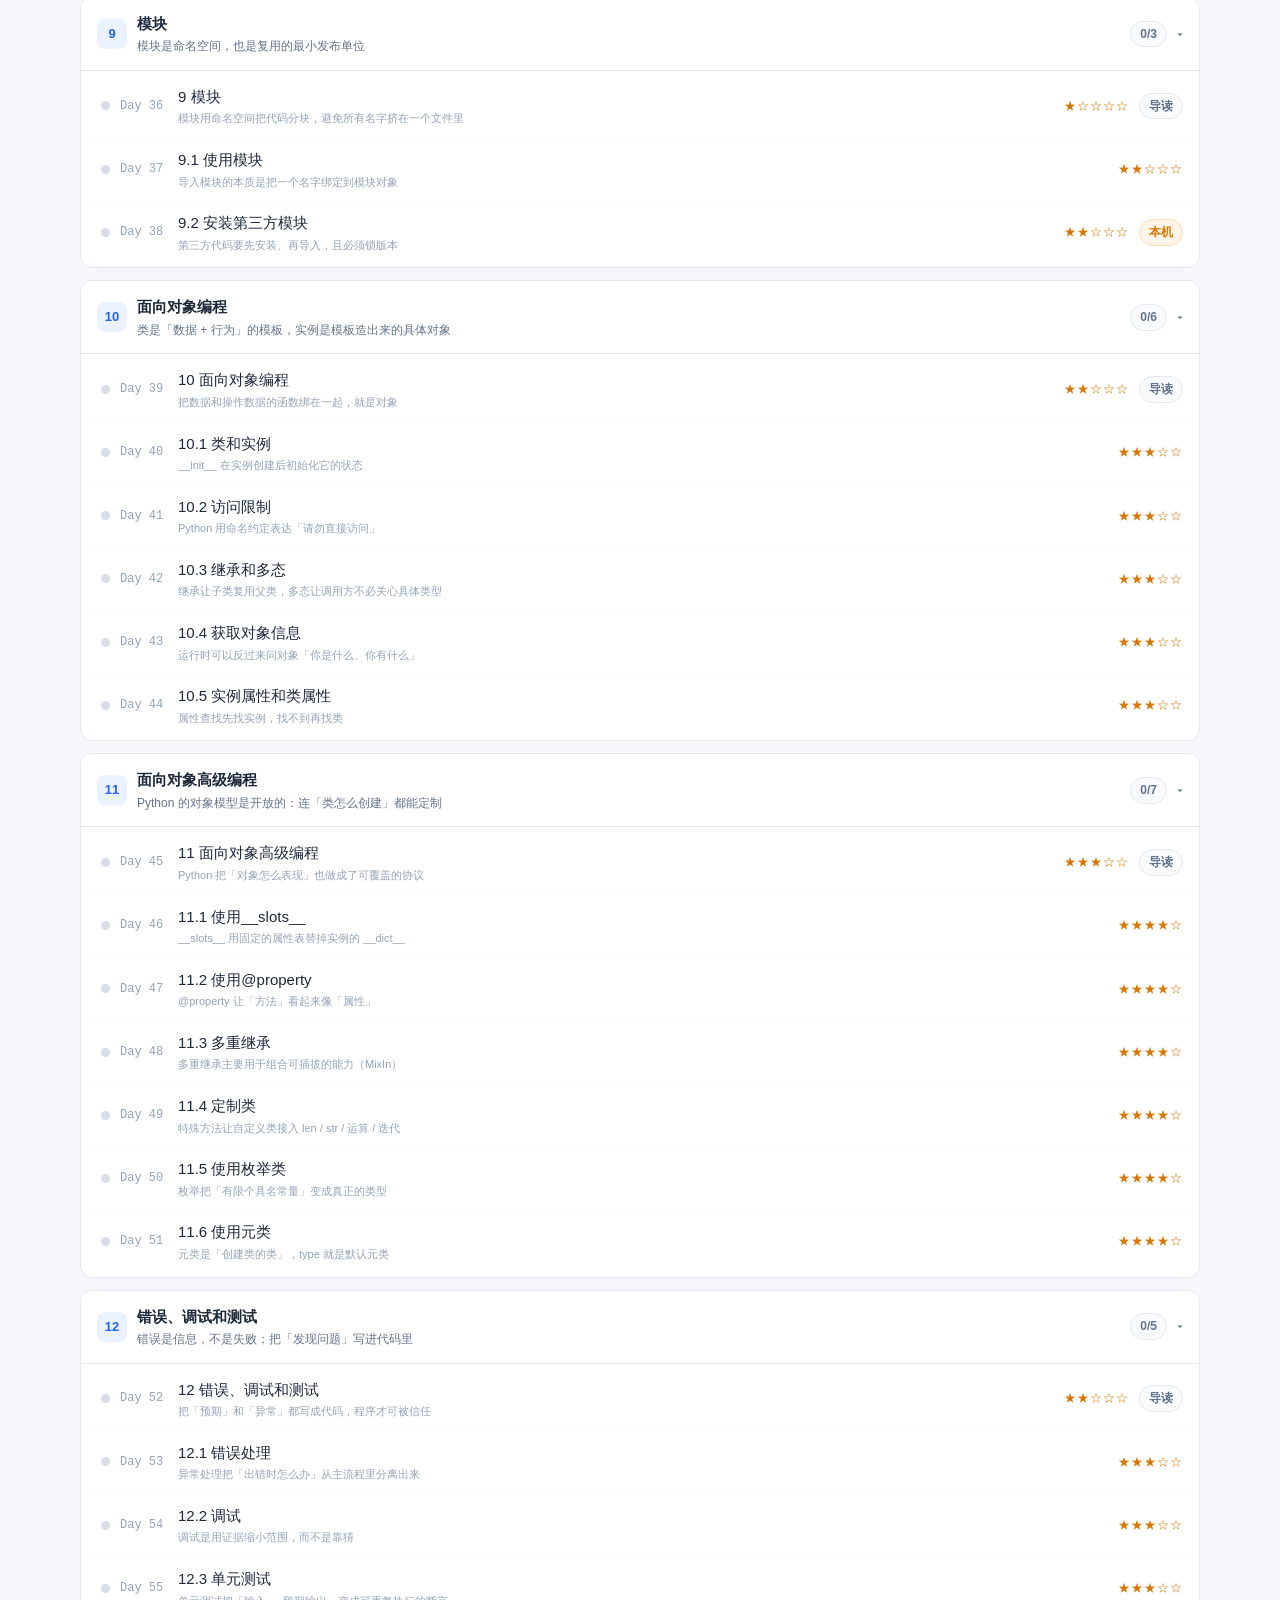
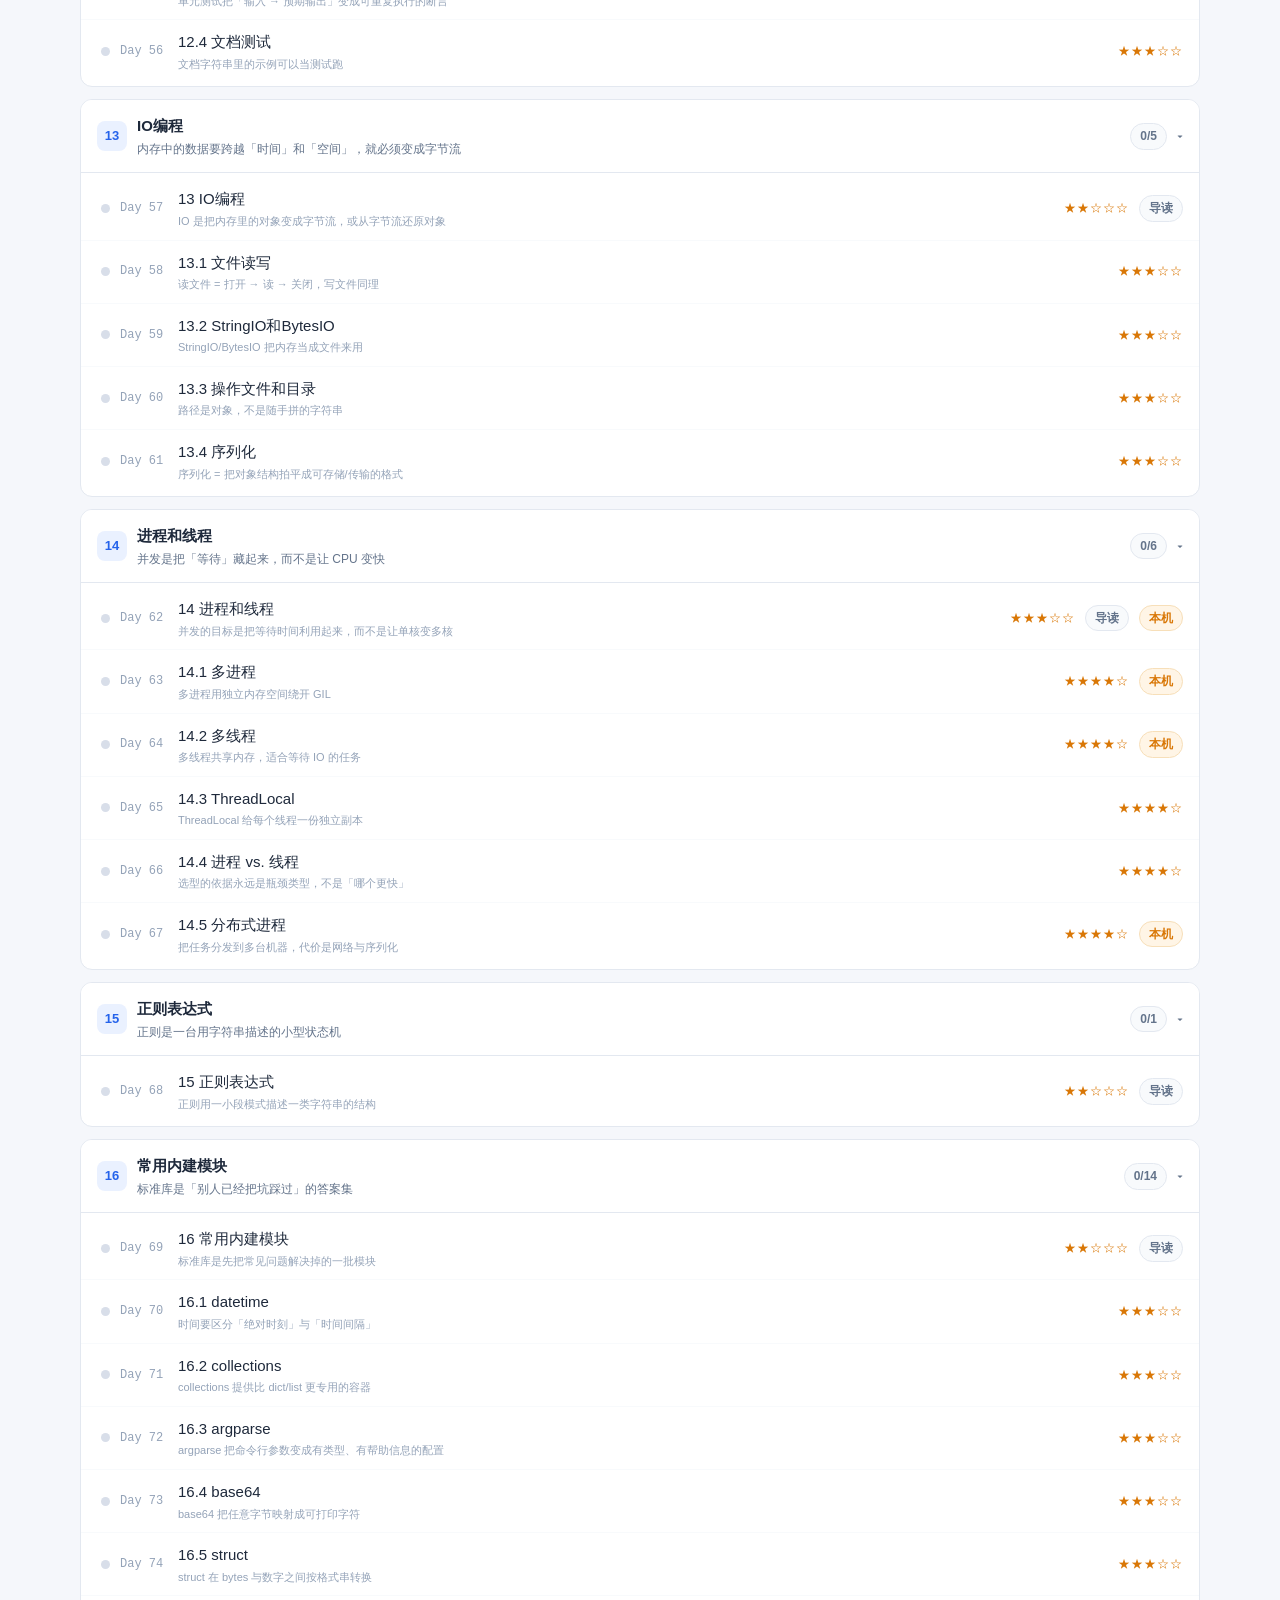
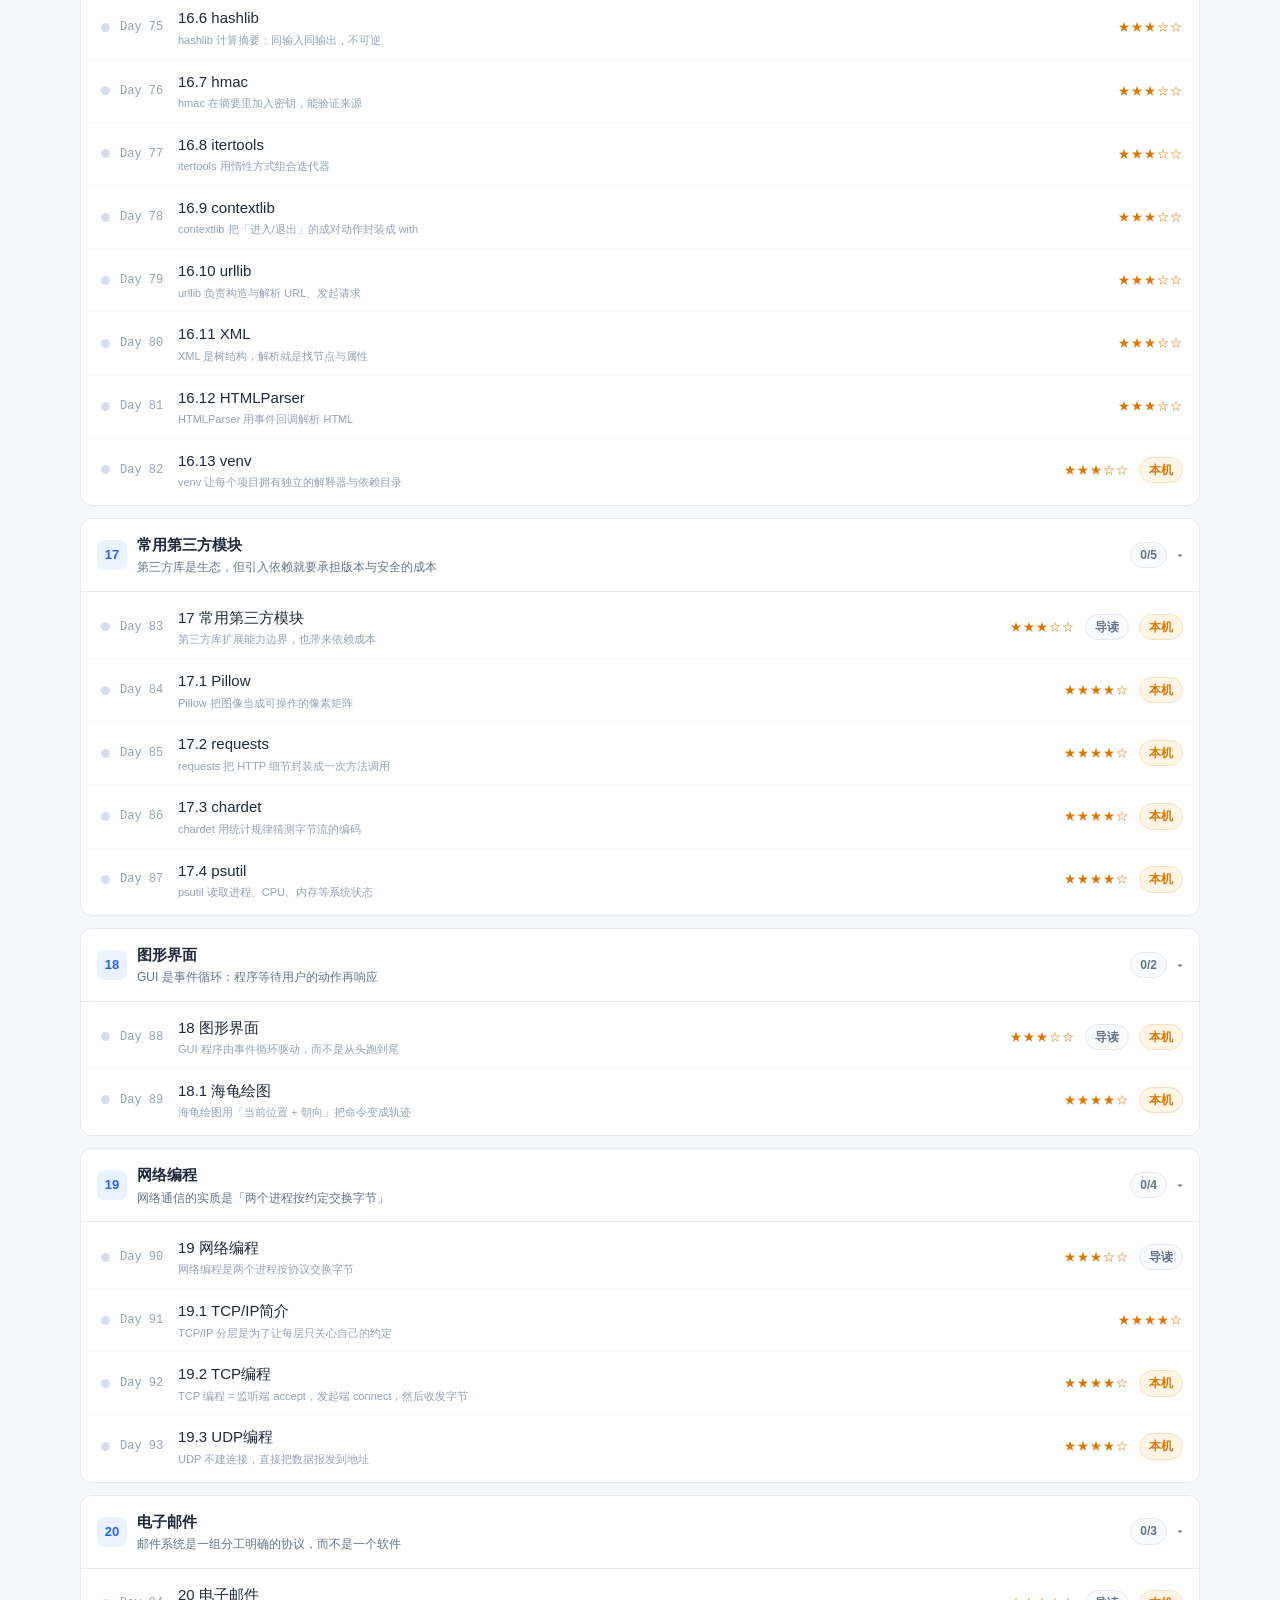
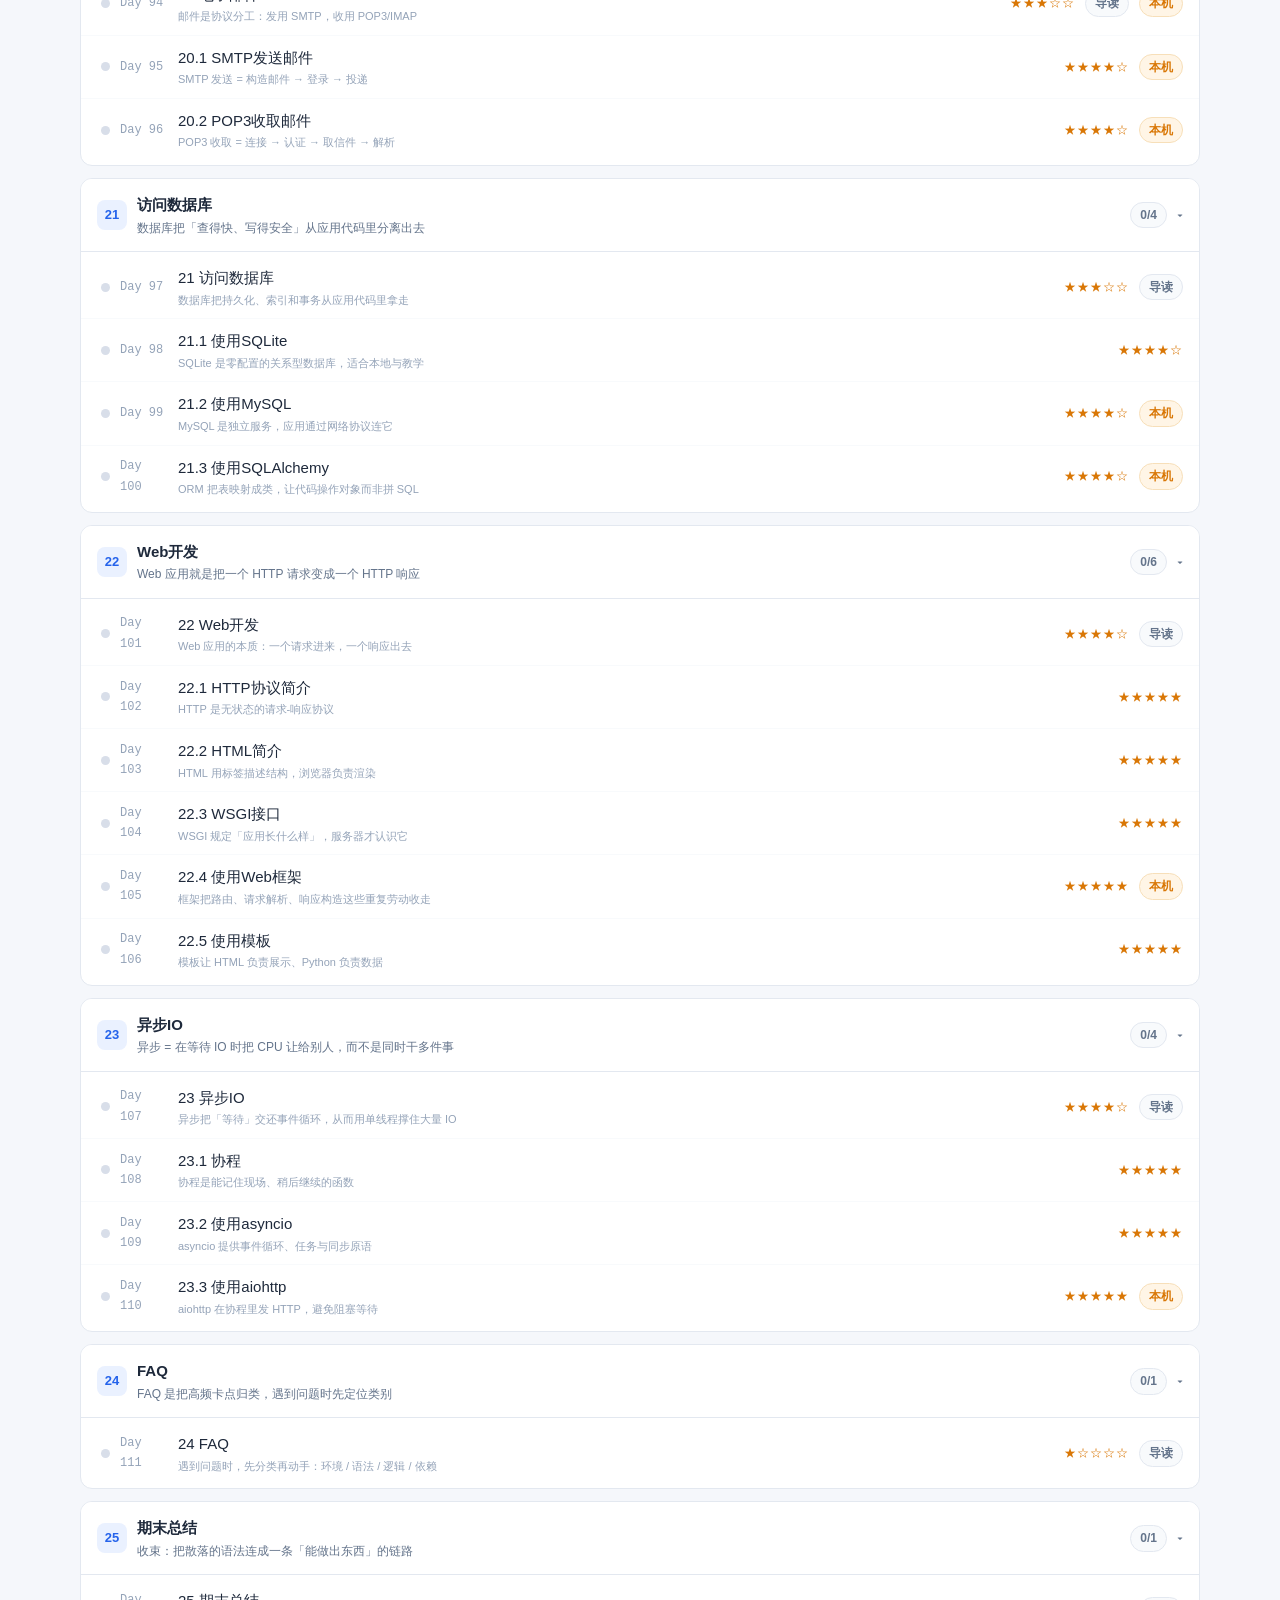
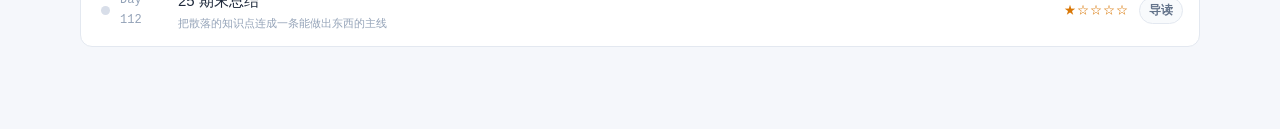
==== commit 25cc1917: "feat: 集成配置层（存储/笔记/导师三适配器 + 设置面板），默认行为不变" ====
--- a/catalog.html
+++ b/catalog.html
@@ -16,6 +16,7 @@
   <script src="assets/data/entry-bank.js"></script>
   <script src="assets/data/question-bank.js"></script>
   <script src="assets/py-runner.js"></script>
+  <script src="assets/config.js"></script>
   <script src="assets/app.js"></script>
 </body>
 </html>
--- a/assets/app.css
+++ b/assets/app.css
@@ -317,3 +317,37 @@
 .spinner { display: inline-block; width: 13px; height: 13px; border: 2px solid var(--border-strong); border-top-color: var(--primary); border-radius: 50%; animation: spin .8s linear infinite; vertical-align: -2px; }
 @keyframes spin { to { transform: rotate(360deg); } }
 .hidden { display: none !important; }
+
+/* ---------- 集成设置（assets/config.js） ---------- */
+.cfg-trigger { margin-left: auto; white-space: nowrap; }
+.cfg-mask {
+  position: fixed; inset: 0; z-index: 200; display: none;
+  background: rgba(15, 23, 42, .45); align-items: center; justify-content: center; padding: 20px;
+}
+.cfg-mask.open { display: flex; }
+.cfg-panel {
+  width: min(560px, 100%); max-height: 86vh; overflow: auto;
+  background: var(--surface, var(--surface-2)); border: 1px solid var(--border);
+  border-radius: 14px; padding: 18px 20px; box-shadow: 0 18px 48px rgba(0,0,0,.22);
+}
+.cfg-head { display: flex; align-items: center; justify-content: space-between; gap: 12px; }
+.cfg-head h3 { margin: 0; font-size: 16px; }
+.cfg-group {
+  border: 1px solid var(--border); border-radius: 10px;
+  padding: 12px; margin-top: 12px; background: var(--surface-2);
+}
+.cfg-row { display: flex; align-items: center; gap: 10px; margin-bottom: 8px; }
+.cfg-label { width: 112px; flex: 0 0 112px; font-size: 13px; color: var(--muted); }
+.cfg-input {
+  flex: 1; min-width: 0; font: inherit; font-size: 13px; padding: 6px 9px;
+  border: 1px solid var(--border); border-radius: 7px;
+  background: var(--surface, var(--surface-2)); color: var(--text);
+}
+.cfg-hint { font-size: 12px; color: var(--faint); line-height: 1.6; margin: 8px 0 0; }
+.cfg-hint code { font-family: var(--mono); font-size: 11px; }
+.cfg-actions { display: flex; align-items: center; gap: 10px; margin-top: 16px; }
+.cfg-status { flex: 1; font-size: 12px; color: var(--primary); text-align: right; }
+@media (max-width: 560px) {
+  .cfg-row { flex-direction: column; align-items: stretch; }
+  .cfg-label { width: auto; flex: none; }
+}
